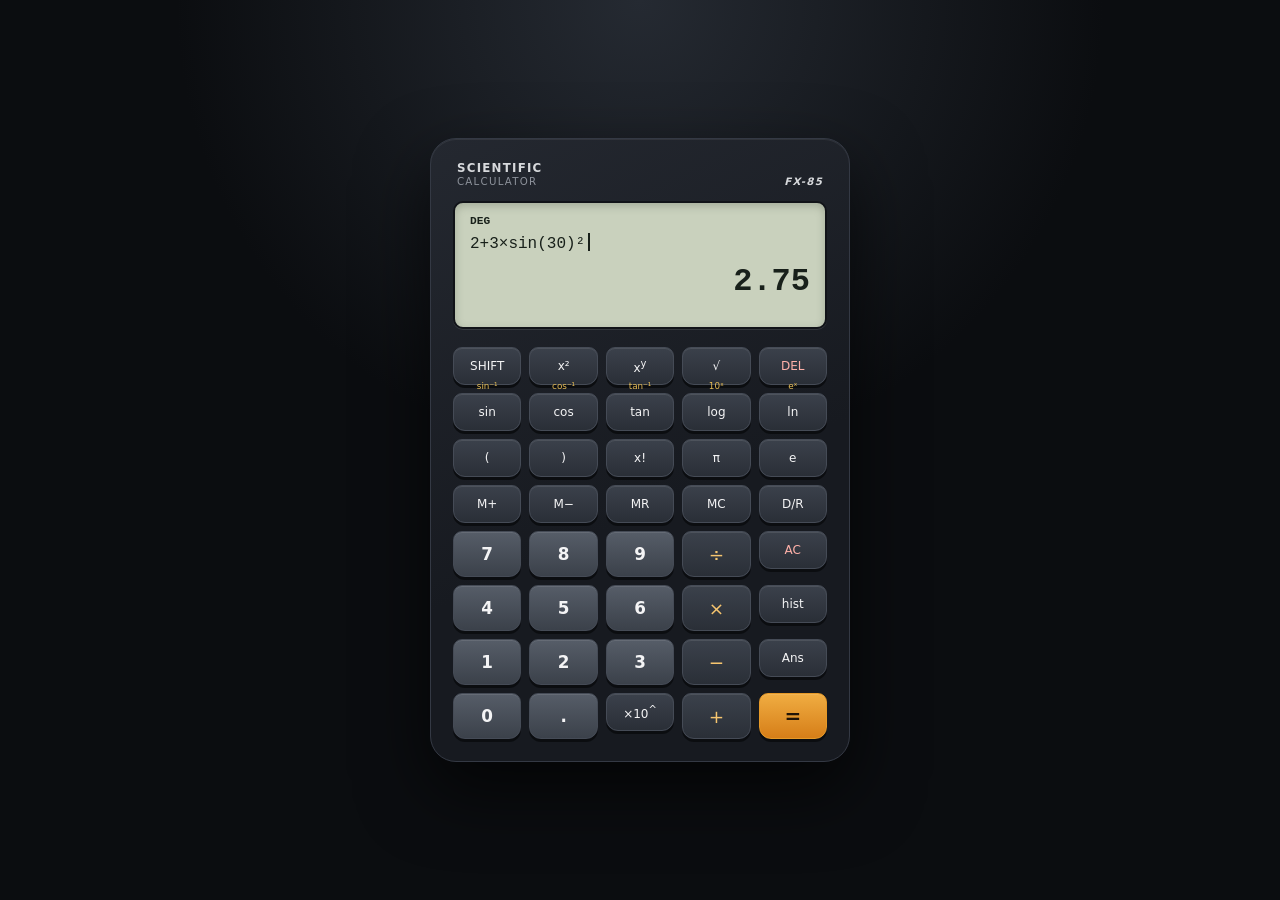
==== index.html @ 798fc951 "stage3: static UI shell - keypad, display, dark theme" ====
<!doctype html>
<html lang="en">
<head>
  <meta charset="utf-8">
  <meta name="viewport" content="width=device-width, initial-scale=1">
  <meta name="theme-color" content="#171a20">
  <title>Scientific Calculator</title>
  <link rel="stylesheet" href="style.css">
</head>
<body>
  <main class="app-shell">
    <section class="calculator" aria-label="Scientific calculator">
      <header class="brand-row">
        <div><strong>SCIENTIFIC</strong><span>CALCULATOR</span></div>
        <span class="model">FX-85</span>
      </header>
      <section class="screen" aria-live="polite">
        <div class="status-bar">
          <span id="status-angle">DEG</span>
          <span id="status-mem" hidden>M</span>
        </div>
        <div id="expression">2+3×sin(30)²</div>
        <div id="result">2.75</div>
      </section>
      <div id="keypad" aria-label="Calculator keypad">
        <button class="key key-action" data-action="shift">SHIFT</button>
        <button class="key key-function" data-insert="²">x²</button>
        <button class="key key-function" data-insert="^">x<sup>y</sup></button>
        <button class="key key-function" data-insert="√(">√</button>
        <button class="key key-action key-danger" data-action="del">DEL</button>

        <button class="key key-function shiftable" data-insert="sin(" data-shift-insert="asin(" data-shift-label="sin⁻¹"><span class="shift-legend">sin⁻¹</span><span class="key-label">sin</span></button>
        <button class="key key-function shiftable" data-insert="cos(" data-shift-insert="acos(" data-shift-label="cos⁻¹"><span class="shift-legend">cos⁻¹</span><span class="key-label">cos</span></button>
        <button class="key key-function shiftable" data-insert="tan(" data-shift-insert="atan(" data-shift-label="tan⁻¹"><span class="shift-legend">tan⁻¹</span><span class="key-label">tan</span></button>
        <button class="key key-function shiftable" data-insert="log(" data-shift-insert="10^(" data-shift-label="10ˣ"><span class="shift-legend">10ˣ</span><span class="key-label">log</span></button>
        <button class="key key-function shiftable" data-insert="ln(" data-shift-insert="e^(" data-shift-label="eˣ"><span class="shift-legend">eˣ</span><span class="key-label">ln</span></button>

        <button class="key key-function" data-insert="(">(</button>
        <button class="key key-function" data-insert=")">)</button>
        <button class="key key-function" data-insert="!">x!</button>
        <button class="key key-function" data-insert="π">π</button>
        <button class="key key-function" data-insert="e">e</button>

        <button class="key key-memory" data-action="mplus">M+</button>
        <button class="key key-memory" data-action="mminus">M−</button>
        <button class="key key-memory" data-action="mr">MR</button>
        <button class="key key-memory" data-action="mc">MC</button>
        <button class="key key-memory" data-action="mode">D/R</button>

        <button class="key key-number" data-insert="7">7</button>
        <button class="key key-number" data-insert="8">8</button>
        <button class="key key-number" data-insert="9">9</button>
        <button class="key key-operator" data-insert="÷">÷</button>
        <button class="key key-action key-danger" data-action="ac">AC</button>

        <button class="key key-number" data-insert="4">4</button>
        <button class="key key-number" data-insert="5">5</button>
        <button class="key key-number" data-insert="6">6</button>
        <button class="key key-operator" data-insert="×">×</button>
        <button class="key key-action" data-action="hist">hist</button>

        <button class="key key-number" data-insert="1">1</button>
        <button class="key key-number" data-insert="2">2</button>
        <button class="key key-number" data-insert="3">3</button>
        <button class="key key-operator" data-insert="-">−</button>
        <button class="key key-function" data-insert="Ans">Ans</button>

        <button class="key key-number" data-insert="0">0</button>
        <button class="key key-number" data-insert=".">.</button>
        <button class="key key-function" data-insert="×10^(">×10<sup>^</sup></button>
        <button class="key key-operator" data-insert="+">+</button>
        <button class="key key-equals" data-action="equals">=</button>
      </div>
    </section>
    <aside id="history-panel" aria-label="Calculation history">
      <ul id="history-list"></ul>
    </aside>
  </main>
  <script type="module" src="js/ui.js"></script>
</body>
</html>
---- style.css ----
:root {
  color-scheme: dark;
  font-family: Inter, ui-sans-serif, system-ui, -apple-system, BlinkMacSystemFont, "Segoe UI", sans-serif;
  background: #0b0d10;
  color: #f5f5f4;
}

* { box-sizing: border-box; }

body {
  min-height: 100vh;
  margin: 0;
  display: grid;
  place-items: center;
  padding: 24px 16px;
  background:
    radial-gradient(circle at 50% 0%, #252a32 0, transparent 42%),
    #0b0d10;
}

button { font: inherit; }

.app-shell { width: 100%; display: flex; justify-content: center; gap: 24px; }

.calculator {
  width: min(100%, 420px);
  padding: 22px;
  border: 1px solid #343944;
  border-radius: 26px;
  background: linear-gradient(155deg, #242830, #171a20 58%);
  box-shadow: 0 28px 70px #000a, inset 0 1px #ffffff12;
}

.brand-row {
  display: flex;
  justify-content: space-between;
  align-items: end;
  padding: 0 4px 14px;
  color: #d7d9dc;
  letter-spacing: .12em;
  font-size: .64rem;
}

.brand-row strong { display: block; font-size: .74rem; }
.brand-row div span { color: #8d929b; }
.model { font-weight: 700; font-style: italic; }

.screen {
  min-height: 128px;
  margin-bottom: 18px;
  padding: 12px 15px 15px;
  overflow: hidden;
  border: 2px solid #111318;
  border-radius: 10px;
  background: #c9d1bd;
  box-shadow: inset 0 3px 8px #58605255, 0 1px #ffffff1a;
  color: #18201a;
  font-family: "Lucida Console", "Courier New", monospace;
}

.status-bar { height: 18px; display: flex; gap: 10px; font-size: .7rem; font-weight: 700; }

#expression {
  min-height: 30px;
  overflow-x: auto;
  scrollbar-width: none;
  white-space: nowrap;
  text-align: left;
  font-size: 1rem;
}

#expression::-webkit-scrollbar { display: none; }

#expression::after {
  content: '';
  display: inline-block;
  width: 2px;
  height: 1.1em;
  margin-left: 3px;
  vertical-align: -.16em;
  background: currentColor;
  animation: cursor-blink 1s steps(1) infinite;
}

@keyframes cursor-blink { 50% { opacity: 0; } }

#result {
  min-height: 42px;
  overflow-x: auto;
  scrollbar-width: none;
  white-space: nowrap;
  text-align: right;
  font-size: 2rem;
  font-weight: 700;
}

#keypad { display: grid; grid-template-columns: repeat(5, 1fr); gap: 8px; }

.key {
  position: relative;
  min-width: 0;
  height: 46px;
  border: 1px solid #454b56;
  border-radius: 9px 9px 12px 12px;
  background: linear-gradient(#3b414b, #2a2f37);
  box-shadow: 0 3px 0 #0b0d10, inset 0 1px #ffffff18;
  color: #f4f4f5;
  cursor: pointer;
  user-select: none;
  touch-action: manipulation;
}

.key-function, .key-memory, .key-action { height: 38px; font-size: .75rem; }
.key-number { background: linear-gradient(#565d68, #3b414a); font-size: 1.05rem; font-weight: 700; }
.key-operator { color: #f6c56f; font-size: 1.15rem; }
.key-danger { color: #ffb1a9; }
.key-equals { border-color: #e69927; background: linear-gradient(#f0ad42, #d67e18); color: #211407; font-size: 1.25rem; font-weight: 800; }

.shift-legend {
  position: absolute;
  top: -12px;
  left: 0;
  width: 100%;
  color: #e9be55;
  font-size: .55rem;
  line-height: 1;
  pointer-events: none;
}

#history-panel { display: none; }

@media (max-width: 420px) {
  body { padding: 10px 8px; }
  .calculator { padding: 16px 13px; border-radius: 20px; }
  #keypad { gap: 7px; }
}
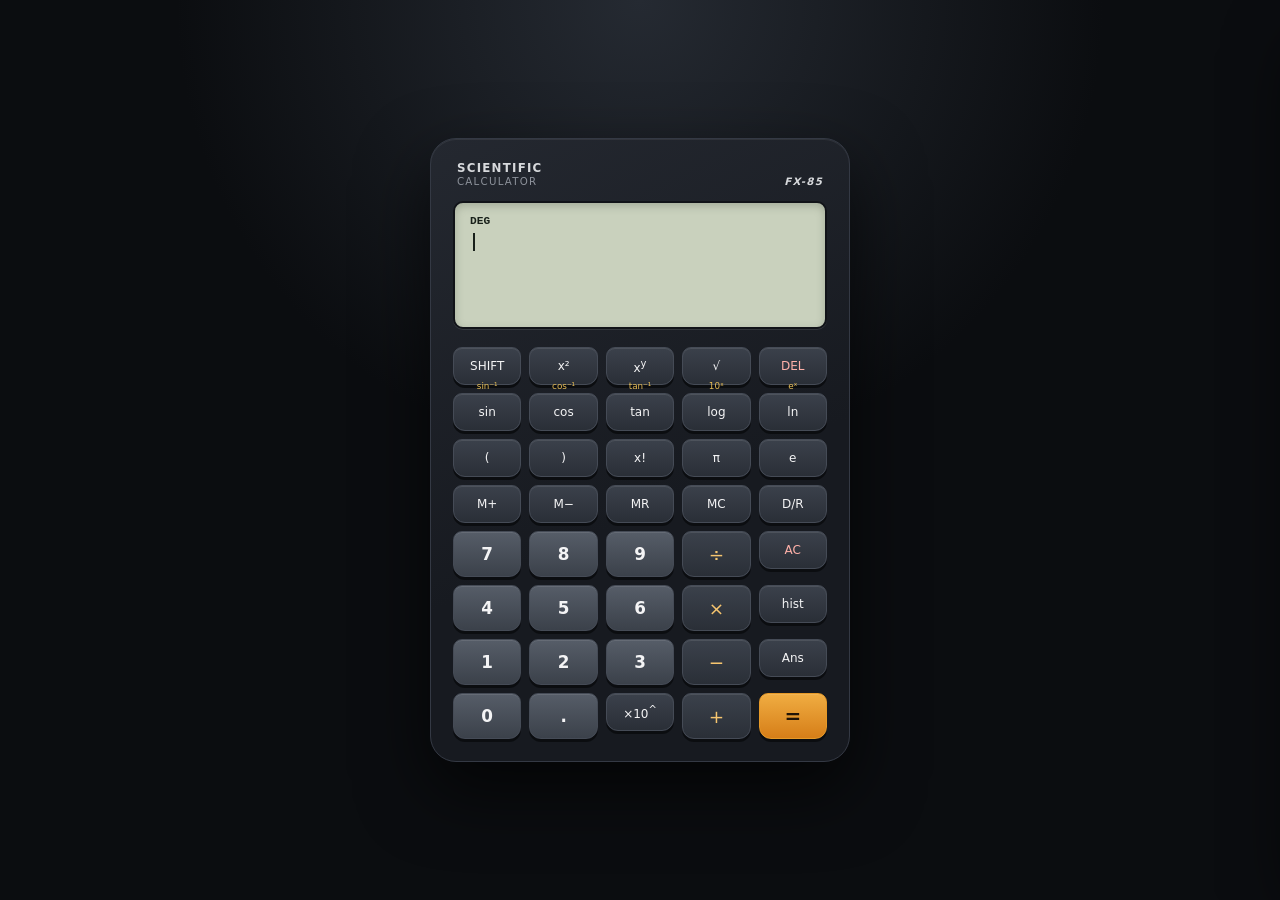
==== commit b132d13d: "stage6: keyboard input and history panel" ====
--- a/index.html
+++ b/index.html
@@ -72,7 +72,14 @@
         <button class="key key-equals" data-action="equals">=</button>
       </div>
     </section>
-    <aside id="history-panel" aria-label="Calculation history">
+    <aside id="history-panel" aria-label="Calculation history" aria-hidden="true">
+      <div class="history-header">
+        <div>
+          <span class="history-kicker">CALC LOG</span>
+          <h2>History</h2>
+        </div>
+        <button id="clear-history" type="button">Clear</button>
+      </div>
       <ul id="history-list"></ul>
     </aside>
   </main>
--- a/style.css
+++ b/style.css
@@ -115,6 +115,8 @@
 .key-operator { color: #f6c56f; font-size: 1.15rem; }
 .key-danger { color: #ffb1a9; }
 .key-equals { border-color: #e69927; background: linear-gradient(#f0ad42, #d67e18); color: #211407; font-size: 1.25rem; font-weight: 800; }
+.key.is-shift-active { border-color: #efc758; background: linear-gradient(#8a6d25, #614a18); color: #fff3bc; }
+.key.key-flash { transform: translateY(2px); box-shadow: 0 1px 0 #0b0d10, inset 0 1px #ffffff18; filter: brightness(1.25); }
 
 .shift-legend {
   position: absolute;
@@ -127,7 +129,35 @@
   pointer-events: none;
 }
 
-#history-panel { display: none; }
+#history-panel {
+  position: fixed;
+  z-index: 5;
+  right: 18px;
+  top: 18px;
+  bottom: 18px;
+  width: min(360px, calc(100vw - 36px));
+  padding: 20px;
+  overflow: auto;
+  border: 1px solid #3b414c;
+  border-radius: 20px;
+  background: #171a20f5;
+  box-shadow: 0 24px 70px #000b;
+  transform: translateX(calc(100% + 36px));
+  transition: transform .25s ease;
+}
+
+#history-panel.is-open { transform: translateX(0); }
+
+.history-header { display: flex; justify-content: space-between; align-items: center; gap: 16px; margin-bottom: 16px; }
+.history-kicker { color: #e9be55; font-size: .64rem; letter-spacing: .14em; }
+.history-header h2 { margin: 2px 0 0; font-size: 1.35rem; }
+#clear-history { border: 1px solid #4a505b; border-radius: 999px; padding: 7px 12px; background: #252a32; color: #d6d8dc; cursor: pointer; }
+#history-list { display: grid; gap: 8px; margin: 0; padding: 0; list-style: none; }
+#history-list button { width: 100%; border: 1px solid #303640; border-radius: 12px; padding: 11px 12px; background: #20242b; color: #eff0f2; text-align: left; cursor: pointer; }
+#history-list button span, #history-list button strong { display: block; overflow: hidden; text-overflow: ellipsis; white-space: nowrap; }
+#history-list button span { color: #aeb3bb; font-family: "Lucida Console", "Courier New", monospace; font-size: .78rem; }
+#history-list button strong { margin-top: 5px; color: #f0c468; font-size: 1.05rem; text-align: right; }
+.history-empty { padding: 24px 12px; color: #7e848e; text-align: center; }
 
 @media (max-width: 420px) {
   body { padding: 10px 8px; }
